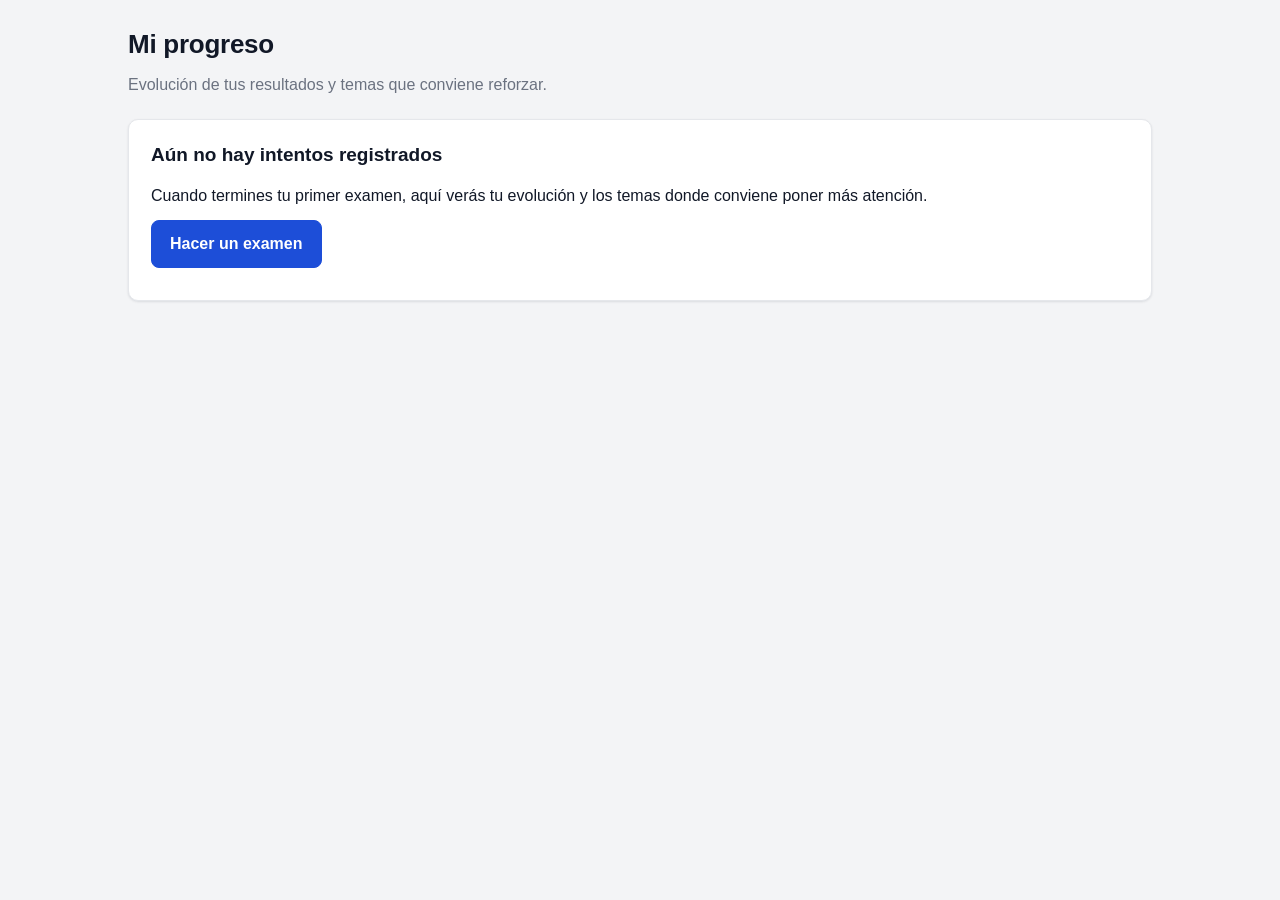
==== web/dashboard.html @ b3e03aa1 "Exani: app de diagnósticos EXANI-I lista para GitHub Pages App estática con historial por estudiante" ====
<!DOCTYPE html>
<html lang="es">
<head>
<meta charset="utf-8">
<meta name="viewport" content="width=device-width, initial-scale=1">
<title>Mi progreso — Exámenes diagnósticos</title>
<link rel="stylesheet" href="styles.css">
</head>
<body>
<div class="wrap wide">

  <header>
    <div class="account" id="account"></div>
    <h1>Mi progreso</h1>
    <p class="lead">Evolución de tus resultados y temas que conviene reforzar.</p>
  </header>

  <!-- ========================================================= sin datos -->
  <div id="empty" class="card hidden">
    <h2>Aún no hay intentos registrados</h2>
    <p>Cuando termines tu primer examen, aquí verás tu evolución y los temas donde conviene
       poner más atención.</p>
    <p class="small muted" id="empty-note"></p>
    <p><a class="btn primary" href="index.html">Hacer un examen</a></p>
  </div>

  <!-- ========================================================= contenido -->
  <div id="content" class="hidden">

    <div class="filters">
      <label>Examen
        <select id="f-exam" aria-label="Filtrar por examen"></select>
      </label>
      <label>Área
        <select id="f-area" aria-label="Filtrar por área"></select>
      </label>
      <label class="switch">
        <input type="checkbox" id="f-repeats">
        Incluir repeticiones
      </label>
    </div>

    <div class="alert warn hidden" id="repeat-warning">
      Incluyendo repeticiones. Los intentos repetidos del mismo examen pueden reflejar
      memorización además de aprendizaje.
    </div>

    <section class="card">
      <div class="kpis" id="kpis"></div>
    </section>

    <section class="card">
      <h2>Evolución del resultado</h2>
      <div class="legend" id="evolution-legend"></div>
      <div id="chart-evolution"></div>
    </section>

    <section class="card">
      <h2>Rendimiento por área</h2>
      <p class="small muted">Acumulado de todos los intentos que cumplen el filtro.</p>
      <div id="chart-areas"></div>
    </section>

    <section class="card">
      <h2>Temas a reforzar</h2>
      <p class="small muted">
        Los temas se agregan <strong>cruzando los dos exámenes</strong>: es la única forma de
        reunir muestra suficiente. La columna <em>Confianza</em> indica cuánto te puedes fiar
        del porcentaje según el número de preguntas vistas.
      </p>

      <div id="recommend"></div>

      <div class="tbl-scroll">
        <table>
          <thead>
            <tr>
              <th>Tema</th><th>Área</th><th>Aciertos</th><th>%</th>
              <th>Observaciones</th><th>Tendencia</th><th>Confianza</th>
            </tr>
          </thead>
          <tbody id="topics-body"></tbody>
        </table>
      </div>

      <details style="margin-top:16px">
        <summary>Temas con muestra insuficiente (<span id="topics-low-count">0</span>)</summary>
        <p class="small muted">
          Menos de 3 preguntas vistas. Un fallo aquí puede ser un descuido; no se usan para
          recomendar estudio.
        </p>
        <div class="tbl-scroll">
          <table>
            <thead><tr><th>Tema</th><th>Área</th><th>Aciertos</th><th>%</th></tr></thead>
            <tbody id="topics-low"></tbody>
          </table>
        </div>
      </details>
    </section>

    <p class="small muted" id="storage-mode"></p>

    <div class="btn-row">
      <a class="btn primary" href="index.html">Hacer otro examen</a>
    </div>

  </div>
</div>

<script src="js/config.js"></script>
<script src="js/auth.js"></script>
<script src="js/storage.js"></script>
<script src="js/charts.js"></script>
<script src="js/dashboard.js"></script>
</body>
</html>
---- web/styles.css ----
:root {
  --bg: #f3f4f6;
  --surface: #ffffff;
  --surface-2: #f9fafb;
  --ink: #111827;
  --muted: #6b7280;
  --line: #e5e7eb;
  --accent: #1d4ed8;
  --accent-soft: #eff6ff;
  --ok-bg: #e7f6ec;
  --ok-line: #95d5ab;
  --ok-ink: #12622f;
  --bad-bg: #fdeceb;
  --bad-line: #f0a9a4;
  --bad-ink: #9b1c16;
  --warn-bg: #fff8e6;
  --warn-line: #e6c34d;
  --warn-ink: #6b4a08;
  --radius: 10px;
  --shadow: 0 1px 3px rgba(17, 24, 39, .07), 0 1px 2px rgba(17, 24, 39, .04);
  --focus: 0 0 0 3px rgba(29, 78, 216, .35);
}

* { box-sizing: border-box; }

html { scroll-behavior: smooth; }
@media (prefers-reduced-motion: reduce) {
  html { scroll-behavior: auto; }
  *, *::before, *::after { animation-duration: .01ms !important; transition-duration: .01ms !important; }
}

body {
  margin: 0;
  background: var(--bg);
  color: var(--ink);
  font: 16px/1.6 -apple-system, BlinkMacSystemFont, "Segoe UI", Roboto, Helvetica, Arial, sans-serif;
  -webkit-font-smoothing: antialiased;
}

.wrap { max-width: 860px; margin: 0 auto; padding: 24px 18px 80px; }
.wrap.wide { max-width: 1060px; }

:focus-visible { outline: none; box-shadow: var(--focus); border-radius: 4px; }

h1 { font-size: 26px; margin: 0 0 6px; letter-spacing: -.01em; }
h2 { font-size: 19px; margin: 0 0 12px; }
h3 { font-size: 15px; margin: 0 0 8px; }
p { margin: 0 0 12px; }
a { color: var(--accent); }

.lead { color: var(--muted); margin-bottom: 22px; }

.card {
  background: var(--surface);
  border: 1px solid var(--line);
  border-radius: var(--radius);
  box-shadow: var(--shadow);
  padding: 20px 22px;
  margin-bottom: 18px;
}

.muted { color: var(--muted); }
.small { font-size: 13.5px; }
.hidden { display: none !important; }

/* ---------------------------------------------------------------- botones */
button, .btn {
  font: inherit;
  font-weight: 600;
  border-radius: 8px;
  border: 1px solid var(--line);
  background: var(--surface);
  color: var(--ink);
  padding: 10px 18px;
  cursor: pointer;
  min-height: 44px;
  text-decoration: none;
  display: inline-flex;
  align-items: center;
  justify-content: center;
  gap: 8px;
}
button:hover, .btn:hover { background: var(--surface-2); }
button.primary, .btn.primary { background: var(--accent); border-color: var(--accent); color: #fff; }
button.primary:hover, .btn.primary:hover { background: #1a44b8; }
button:disabled, .btn.disabled { opacity: .5; cursor: not-allowed; pointer-events: none; }
.btn-row { display: flex; gap: 10px; flex-wrap: wrap; }

/* ------------------------------------------------------------ instrucciones */
.instructions ul { margin: 0; padding-left: 22px; }
.instructions li { margin-bottom: 7px; }

/* --------------------------------------------------------- lista de examenes */
.exam-card { border: 1px solid var(--line); border-radius: var(--radius); padding: 18px; margin-bottom: 14px; }
.exam-card h3 { font-size: 17px; margin-bottom: 4px; }
.exam-meta { color: var(--muted); font-size: 13.5px; margin-bottom: 12px; }
.area-list { list-style: none; padding: 0; margin: 0 0 14px; font-size: 13.5px; color: var(--muted); }
.area-list li { display: flex; justify-content: space-between; padding: 3px 0; border-bottom: 1px dashed var(--line); }
.area-list li:last-child { border-bottom: none; }
.badge {
  display: inline-block; font-size: 12px; font-weight: 600; padding: 3px 9px;
  border-radius: 99px; background: var(--warn-bg); color: var(--warn-ink);
  border: 1px solid var(--warn-line); margin-bottom: 10px;
}
.badge.done { background: var(--ok-bg); color: var(--ok-ink); border-color: var(--ok-line); }

/* ------------------------------------------------------------- barra fija */
.topbar {
  position: sticky; top: 0; z-index: 20;
  background: rgba(255, 255, 255, .96);
  backdrop-filter: blur(6px);
  border-bottom: 1px solid var(--line);
  padding: 10px 18px;
}
.topbar-inner {
  max-width: 860px; margin: 0 auto;
  display: flex; align-items: center; gap: 16px; flex-wrap: wrap;
}
.progress-text { font-weight: 600; font-size: 14px; white-space: nowrap; }
.progress-bar { flex: 1; min-width: 120px; height: 8px; background: var(--line); border-radius: 99px; overflow: hidden; }
.progress-bar > div { height: 100%; width: 0; background: var(--accent); transition: width .2s; }
.timer { font-variant-numeric: tabular-nums; font-weight: 600; font-size: 14px; white-space: nowrap; }
.timer.paused { color: var(--muted); }
.timer .dot { color: var(--ok-ink); }
.timer.paused .dot { color: var(--muted); }

/* --------------------------------------------------------- nav de areas */
.area-nav { display: flex; gap: 8px; flex-wrap: wrap; margin-bottom: 18px; }
.area-nav a {
  font-size: 13px; text-decoration: none; padding: 6px 12px;
  border: 1px solid var(--line); border-radius: 99px; background: var(--surface); color: var(--ink);
}
.area-nav a.done { border-color: var(--ok-line); background: var(--ok-bg); color: var(--ok-ink); }

/* ------------------------------------------------------------- preguntas */
.area-block { margin-bottom: 34px; }
.area-head { border-bottom: 2px solid var(--line); padding-bottom: 8px; margin-bottom: 18px; }
.area-head h2 { margin: 0; }
.area-head .count { font-size: 13.5px; color: var(--muted); font-weight: 400; }

.stimulus-block {
  border: 1px solid var(--line); border-left: 4px solid var(--accent);
  border-radius: var(--radius); background: var(--accent-soft);
  padding: 4px 4px 4px 0; margin-bottom: 20px;
}
.stimulus {
  padding: 16px 18px; position: sticky; top: 58px;
  background: var(--accent-soft); border-radius: var(--radius) var(--radius) 0 0; z-index: 5;
}
.stimulus .instr { font-weight: 600; font-size: 13.5px; margin-bottom: 8px; }
.stimulus .text { white-space: pre-wrap; }
.stimulus-toggle { display: none; }
.stimulus-block .q { background: var(--surface); }

.q {
  border: 1px solid var(--line); border-radius: var(--radius);
  padding: 16px 18px; margin: 0 0 12px;
}
.stimulus-block .q { margin: 0 0 8px 12px; }
.q.pending { border-color: var(--warn-line); background: var(--warn-bg); }
.q legend { font-weight: 600; padding: 0; }
.q .num { color: var(--muted); font-weight: 700; margin-right: 6px; }
.q .topic { font-size: 12px; color: var(--muted); margin: 4px 0 10px; }
.q.corrected .topic { color: var(--ink); }
fieldset { border: 0; margin: 0; padding: 0; }

.opt { display: block; margin-bottom: 8px; }
.opt label {
  display: flex; gap: 10px; align-items: flex-start;
  border: 1px solid var(--line); border-radius: 8px;
  padding: 11px 13px; cursor: pointer; min-height: 44px; background: var(--surface);
}
.opt label:hover { background: var(--surface-2); }
.opt input { margin: 4px 0 0; width: 18px; height: 18px; flex: none; accent-color: var(--accent); }
.opt .key { font-weight: 700; flex: none; }
.opt .tag { margin-left: auto; font-size: 12px; font-weight: 700; white-space: nowrap; padding-left: 10px; }
.opt.is-ok label { background: var(--ok-bg); border-color: var(--ok-line); }
.opt.is-ok .tag { color: var(--ok-ink); }
.opt.is-bad label { background: var(--bad-bg); border-color: var(--bad-line); }
.opt.is-bad .tag { color: var(--bad-ink); }
.opt input:disabled + .key { opacity: .75; }
.opt label:has(input:disabled) { cursor: default; }

/* ------------------------------------------------------------- mensajes */
.alert { border-radius: 8px; padding: 12px 15px; margin-bottom: 16px; font-size: 14.5px; }
.alert.warn { background: var(--warn-bg); border: 1px solid var(--warn-line); color: var(--warn-ink); }
.alert.error { background: var(--bad-bg); border: 1px solid var(--bad-line); color: var(--bad-ink); }
.alert.info { background: var(--accent-soft); border: 1px solid #bfd4f7; color: #1e3a8a; }
.alert pre { white-space: pre-wrap; font-size: 13px; margin: 8px 0 0; }

.toast {
  position: fixed; left: 50%; bottom: 24px; transform: translateX(-50%);
  background: var(--ink); color: #fff; padding: 11px 20px; border-radius: 99px;
  font-size: 14px; font-weight: 600; z-index: 100; box-shadow: var(--shadow);
}

/* ------------------------------------------------------------ resultados */
.score { text-align: center; padding: 10px 0 4px; }
.score .big { font-size: 46px; font-weight: 700; line-height: 1.05; }
.score .pct { font-size: 22px; color: var(--muted); }
.score .time { font-size: 14px; color: var(--muted); margin-top: 8px; }

.stats { display: flex; gap: 22px; justify-content: center; flex-wrap: wrap; margin-top: 14px; }
.stat { text-align: center; }
.stat .v { font-size: 20px; font-weight: 700; }
.stat .l { font-size: 12px; color: var(--muted); text-transform: uppercase; letter-spacing: .05em; }

table { width: 100%; border-collapse: collapse; font-size: 14px; }
th, td { padding: 8px 10px; text-align: right; border-bottom: 1px solid var(--line); }
th { font-size: 12px; text-transform: uppercase; letter-spacing: .05em; color: var(--muted); font-weight: 600; }
th:first-child, td:first-child { text-align: left; }
tbody tr:last-child td { border-bottom: none; }
.tbl-scroll { overflow-x: auto; }

.bar { height: 7px; background: var(--line); border-radius: 99px; overflow: hidden; min-width: 70px; }
.bar > div { height: 100%; background: var(--accent); }

details { border: 1px solid var(--line); border-radius: 8px; padding: 12px 15px; margin-bottom: 14px; }
details summary { cursor: pointer; font-weight: 600; }
details[open] summary { margin-bottom: 12px; }

.chip { font-size: 11.5px; padding: 2px 8px; border-radius: 99px; border: 1px solid var(--line); color: var(--muted); white-space: nowrap; }
.chip.low { background: var(--warn-bg); border-color: var(--warn-line); color: var(--warn-ink); }
.chip.mid { background: var(--surface-2); }
.chip.high { background: var(--ok-bg); border-color: var(--ok-line); color: var(--ok-ink); }

code { background: var(--surface-2); padding: 2px 6px; border-radius: 4px; font-size: 13px; }
.answer-string {
  font-family: ui-monospace, SFMono-Regular, Menlo, monospace;
  font-size: 14px; word-break: break-all; line-height: 1.7;
  background: var(--surface-2); border: 1px solid var(--line);
  border-radius: 8px; padding: 12px 14px; margin-bottom: 12px;
}
.answer-string .mins { color: var(--accent); font-weight: 700; }

/* ------------------------------------------------------------- dashboard */
.kpis { display: grid; grid-template-columns: repeat(auto-fit, minmax(170px, 1fr)); gap: 12px; }
.kpi { border: 1px solid var(--line); border-radius: 8px; padding: 14px 16px; }
.kpi .l { font-size: 11.5px; text-transform: uppercase; letter-spacing: .06em; color: var(--muted); margin-bottom: 5px; }
.kpi .v { font-size: 25px; font-weight: 700; line-height: 1.1; }
.kpi .s { font-size: 12.5px; color: var(--muted); margin-top: 3px; }

svg { display: block; width: 100%; overflow: visible; }
.legend { display: flex; gap: 16px; flex-wrap: wrap; font-size: 13px; margin-bottom: 10px; }
.legend span { display: inline-flex; align-items: center; gap: 6px; }
.legend i { width: 11px; height: 11px; border-radius: 3px; display: inline-block; }
.grid-line { stroke: var(--line); stroke-width: 1; }
.axis-text { fill: var(--muted); font-size: 11px; }
.ref-line { stroke: var(--warn-line); stroke-width: 1.5; stroke-dasharray: 5 4; }

.filters { display: flex; gap: 12px; flex-wrap: wrap; align-items: center; margin-bottom: 16px; font-size: 14px; }
select { font: inherit; padding: 8px 10px; border-radius: 8px; border: 1px solid var(--line); background: var(--surface); min-height: 40px; }
.switch { display: inline-flex; align-items: center; gap: 8px; cursor: pointer; }

/* ---------------------------------------------------------------- movil */
@media (max-width: 640px) {
  body { font-size: 15px; }
  .wrap { padding: 16px 12px 90px; }
  .card { padding: 16px 14px; }
  h1 { font-size: 22px; }
  .stimulus { position: static; }
  .stimulus-toggle {
    display: inline-flex; margin: 0 0 10px; font-size: 13px;
    padding: 7px 12px; min-height: 38px;
  }
  .stimulus-block .q { margin-left: 6px; }
  .score .big { font-size: 38px; }
  .topbar-inner { gap: 10px; }
}

/* --------------------------------------------------------------- imprimir */
@media print {
  body { background: #fff; }
  .topbar, .area-nav, .btn-row, button { display: none !important; }
  .card, .q, .area-block { break-inside: avoid; box-shadow: none; }
  .wrap { max-width: none; padding: 0; }
}

/* ---------------------------------------------------------------- cuenta */
.account { display: flex; align-items: center; justify-content: flex-end; gap: 10px;
           min-height: 32px; margin-bottom: 8px; flex-wrap: wrap; }
.account.center { justify-content: center; margin-top: 8px; }
.account:empty { display: none; }
.account-name { color: var(--muted); font-size: 14px; }
.link-btn { background: none; border: 0; padding: 0; color: inherit; text-decoration: underline;
            cursor: pointer; font: inherit; font-size: 14px; }
.save-status { text-align: center; margin-top: 10px; }
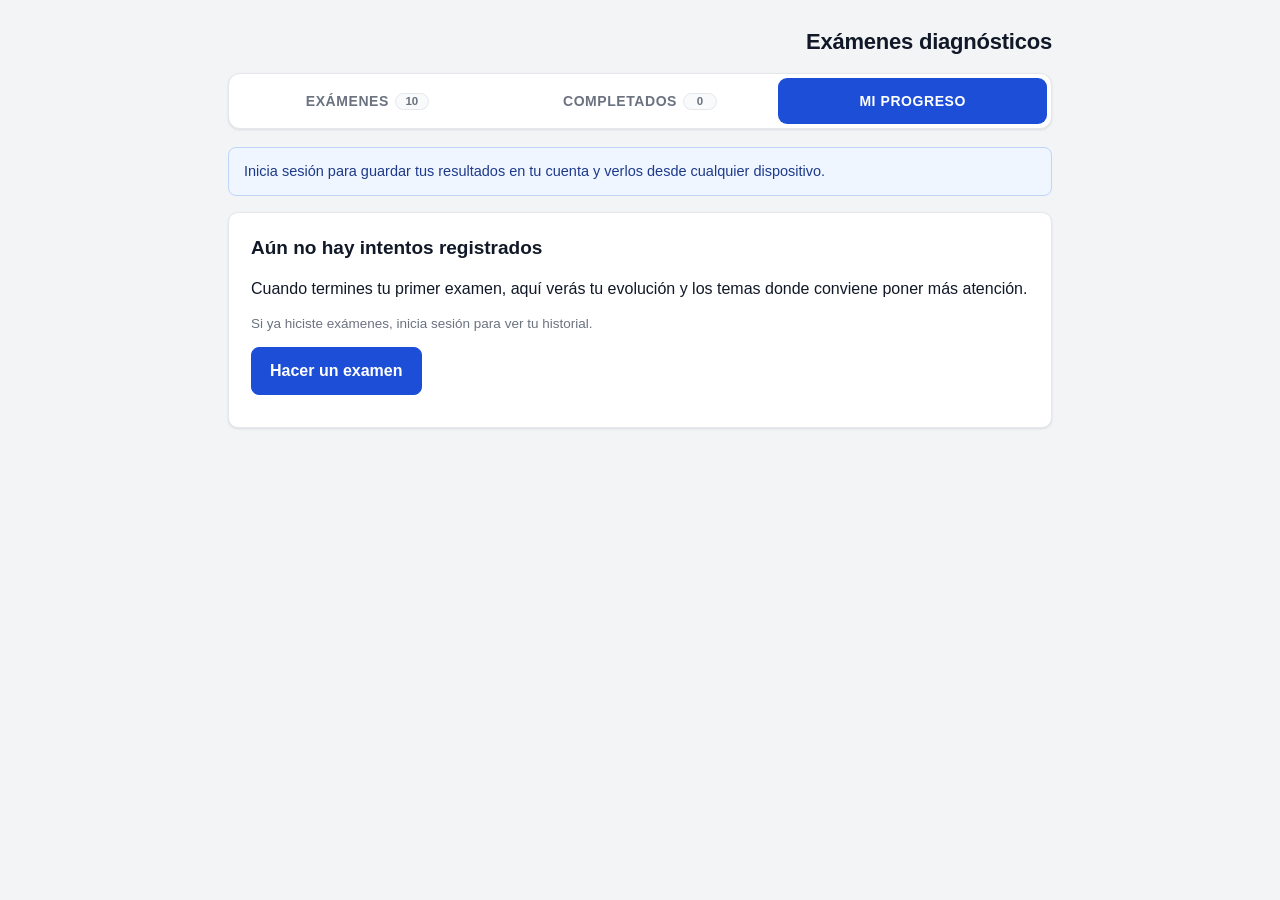
==== commit 7f1c8805: "Bienvenida + panel con pestañas y ajustes para móvil - Título «Exámenes diagnósticos»; index.html qu" ====
--- a/web/dashboard.html
+++ b/web/dashboard.html
@@ -4,113 +4,10 @@
 <meta charset="utf-8">
 <meta name="viewport" content="width=device-width, initial-scale=1">
 <title>Mi progreso — Exámenes diagnósticos</title>
-<link rel="stylesheet" href="styles.css">
+<meta http-equiv="refresh" content="0; url=panel.html#progreso">
+<script>location.replace("panel.html#progreso");</script>
 </head>
 <body>
-<div class="wrap wide">
-
-  <header>
-    <div class="account" id="account"></div>
-    <h1>Mi progreso</h1>
-    <p class="lead">Evolución de tus resultados y temas que conviene reforzar.</p>
-  </header>
-
-  <!-- ========================================================= sin datos -->
-  <div id="empty" class="card hidden">
-    <h2>Aún no hay intentos registrados</h2>
-    <p>Cuando termines tu primer examen, aquí verás tu evolución y los temas donde conviene
-       poner más atención.</p>
-    <p class="small muted" id="empty-note"></p>
-    <p><a class="btn primary" href="index.html">Hacer un examen</a></p>
-  </div>
-
-  <!-- ========================================================= contenido -->
-  <div id="content" class="hidden">
-
-    <div class="filters">
-      <label>Examen
-        <select id="f-exam" aria-label="Filtrar por examen"></select>
-      </label>
-      <label>Área
-        <select id="f-area" aria-label="Filtrar por área"></select>
-      </label>
-      <label class="switch">
-        <input type="checkbox" id="f-repeats">
-        Incluir repeticiones
-      </label>
-    </div>
-
-    <div class="alert warn hidden" id="repeat-warning">
-      Incluyendo repeticiones. Los intentos repetidos del mismo examen pueden reflejar
-      memorización además de aprendizaje.
-    </div>
-
-    <section class="card">
-      <div class="kpis" id="kpis"></div>
-    </section>
-
-    <section class="card">
-      <h2>Evolución del resultado</h2>
-      <div class="legend" id="evolution-legend"></div>
-      <div id="chart-evolution"></div>
-    </section>
-
-    <section class="card">
-      <h2>Rendimiento por área</h2>
-      <p class="small muted">Acumulado de todos los intentos que cumplen el filtro.</p>
-      <div id="chart-areas"></div>
-    </section>
-
-    <section class="card">
-      <h2>Temas a reforzar</h2>
-      <p class="small muted">
-        Los temas se agregan <strong>cruzando los dos exámenes</strong>: es la única forma de
-        reunir muestra suficiente. La columna <em>Confianza</em> indica cuánto te puedes fiar
-        del porcentaje según el número de preguntas vistas.
-      </p>
-
-      <div id="recommend"></div>
-
-      <div class="tbl-scroll">
-        <table>
-          <thead>
-            <tr>
-              <th>Tema</th><th>Área</th><th>Aciertos</th><th>%</th>
-              <th>Observaciones</th><th>Tendencia</th><th>Confianza</th>
-            </tr>
-          </thead>
-          <tbody id="topics-body"></tbody>
-        </table>
-      </div>
-
-      <details style="margin-top:16px">
-        <summary>Temas con muestra insuficiente (<span id="topics-low-count">0</span>)</summary>
-        <p class="small muted">
-          Menos de 3 preguntas vistas. Un fallo aquí puede ser un descuido; no se usan para
-          recomendar estudio.
-        </p>
-        <div class="tbl-scroll">
-          <table>
-            <thead><tr><th>Tema</th><th>Área</th><th>Aciertos</th><th>%</th></tr></thead>
-            <tbody id="topics-low"></tbody>
-          </table>
-        </div>
-      </details>
-    </section>
-
-    <p class="small muted" id="storage-mode"></p>
-
-    <div class="btn-row">
-      <a class="btn primary" href="index.html">Hacer otro examen</a>
-    </div>
-
-  </div>
-</div>
-
-<script src="js/config.js"></script>
-<script src="js/auth.js"></script>
-<script src="js/storage.js"></script>
-<script src="js/charts.js"></script>
-<script src="js/dashboard.js"></script>
+<p><a href="panel.html#progreso">Ir a Mi progreso</a></p>
 </body>
 </html>
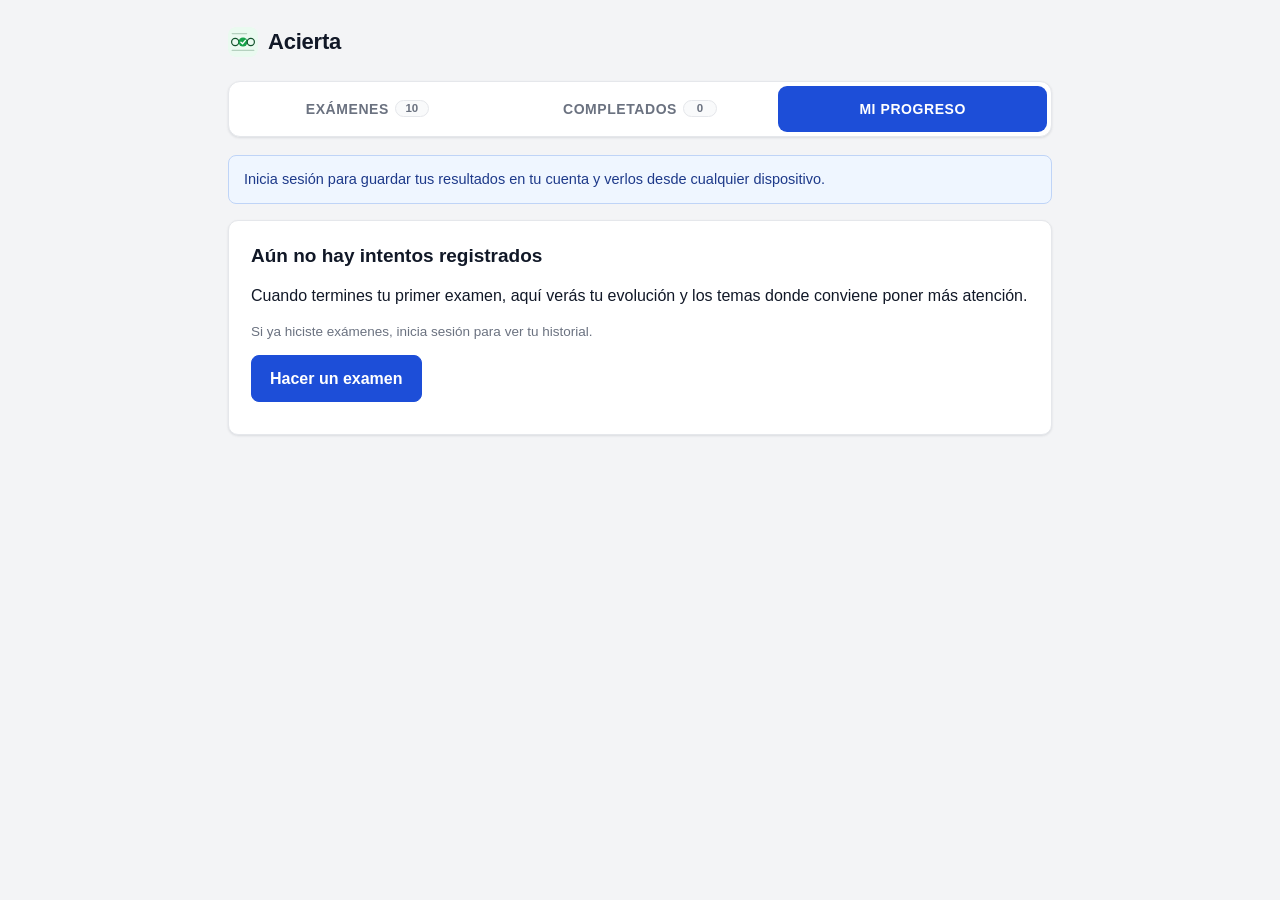
==== commit 7c9d005e: "Acierta: carga anticipada, nuevo nombre e ícono - La bienvenida precarga catálogo e historial; el pa" ====
--- a/web/dashboard.html
+++ b/web/dashboard.html
@@ -3,7 +3,7 @@
 <head>
 <meta charset="utf-8">
 <meta name="viewport" content="width=device-width, initial-scale=1">
-<title>Mi progreso — Exámenes diagnósticos</title>
+<title>Mi progreso · Acierta</title>
 <meta http-equiv="refresh" content="0; url=panel.html#progreso">
 <script>location.replace("panel.html#progreso");</script>
 </head>
